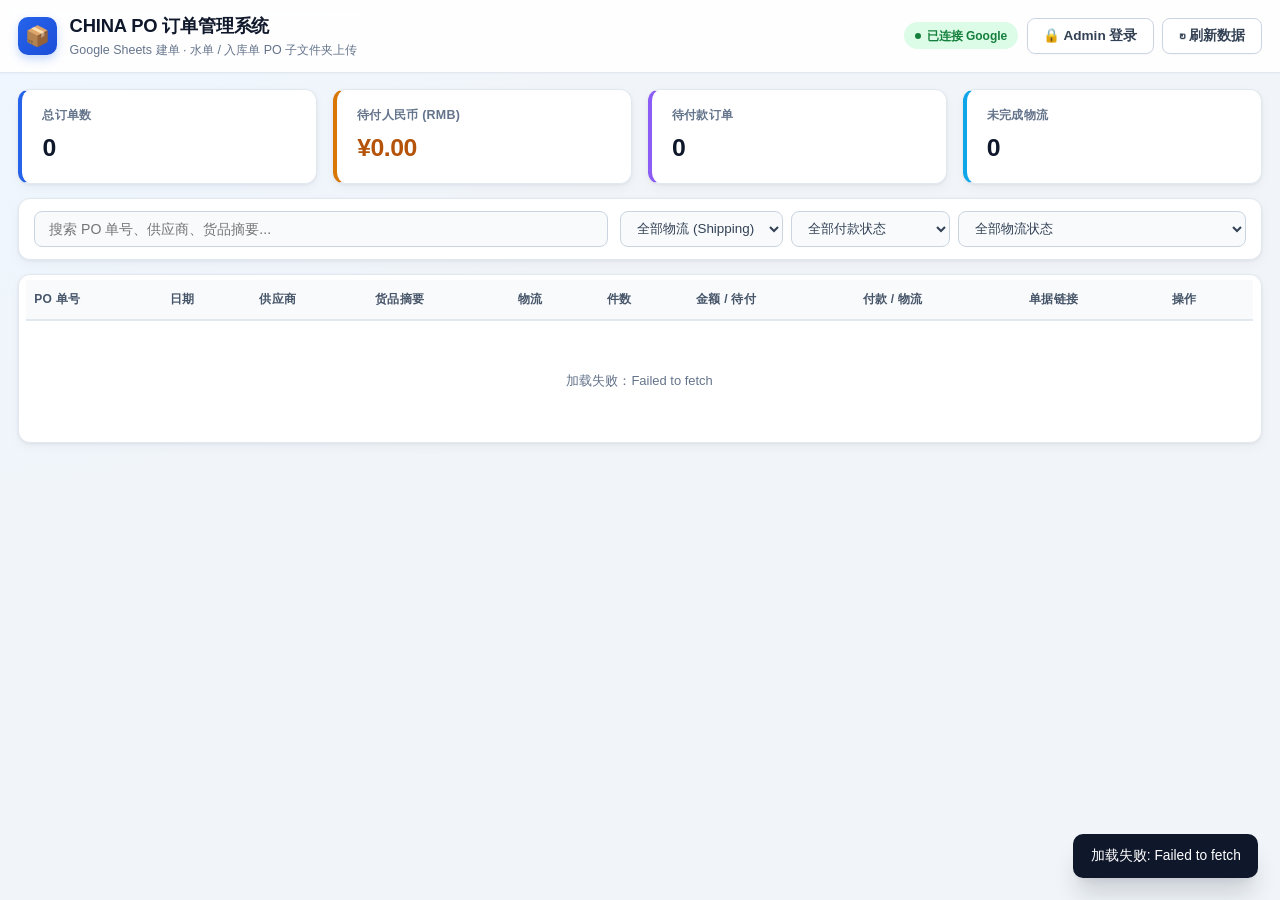
==== index.html @ f28328a0 "Add files via upload" ====
<!DOCTYPE html>
<html lang="zh-CN">
<head>
  <meta charset="UTF-8" />
  <meta name="viewport" content="width=device-width, initial-scale=1.0" />
  <title>CHINA PO 订单与单据管理系统</title>
  <link rel="stylesheet" href="style.css" />
</head>
<body>
  <header class="topbar">
    <div class="topbar-inner">
      <div class="brand">
        <span class="brand-icon" aria-hidden="true">📦</span>
        <div>
          <h1>CHINA PO 订单管理系统</h1>
          <p class="subtitle">Google Sheets 建单 · 水单 / 入库单 PO 子文件夹上传</p>
        </div>
      </div>
      <div class="topbar-actions">
        <span id="connection-badge" class="status-pill status-demo">演示模式</span>
        <button type="button" id="btn-admin-lock" class="btn btn-secondary">🔒 解锁 Admin</button>
        <button type="button" id="btn-refresh" class="btn btn-secondary">↻ 刷新数据</button>
        <button type="button" id="btn-settings" class="btn btn-secondary admin-only" hidden>⚙ 设置连接</button>
        <button type="button" id="btn-new-order" class="btn btn-primary admin-only" hidden>+ 新建订单</button>
      </div>
    </div>
  </header>

  <main class="container">
    <!-- 提示条：未配置 GAS 时显示 -->
    <section id="setup-banner" class="banner" hidden>
      <div>
        <strong>尚未连接 Google Apps Script 后端</strong>
        <span>当前显示为本地示例数据。点击右侧「设置连接」填入你的 GAS Web App URL 与密码即可实时读写 Google Sheets &amp; Drive。</span>
      </div>
      <button type="button" id="btn-banner-settings" class="btn btn-primary btn-sm">立即配置</button>
    </section>

    <!-- 统计概览 -->
    <section class="kpi-grid" aria-label="订单统计">
      <article class="kpi-card">
        <span class="kpi-label">总订单数</span>
        <strong id="kpi-total" class="kpi-value">0</strong>
      </article>
      <article class="kpi-card">
        <span class="kpi-label">待付人民币 (RMB)</span>
        <strong id="kpi-pending-rmb" class="kpi-value kpi-warn">¥0.00</strong>
      </article>
      <article class="kpi-card">
        <span class="kpi-label">待付款订单</span>
        <strong id="kpi-unpaid" class="kpi-value">0</strong>
      </article>
      <article class="kpi-card">
        <span class="kpi-label">未完成物流</span>
        <strong id="kpi-undelivered" class="kpi-value">0</strong>
      </article>
    </section>

    <!-- 筛选栏 -->
    <section class="toolbar" aria-label="筛选与搜索">
      <div class="search-box">
        <input type="search" id="search-input" placeholder="搜索 PO 单号、供应商、货品摘要..." aria-label="搜索订单" />
      </div>
      <div class="filter-group">
        <select id="filter-shipping" aria-label="按物流筛选">
          <option value="">全部物流 (Shipping)</option>
        </select>
        <select id="filter-payment" aria-label="按付款状态筛选">
          <option value="">全部付款状态</option>
          <option value="PENDING">PENDING (未付清)</option>
          <option value="DONE">DONE (已付清)</option>
        </select>
        <select id="filter-delivery" aria-label="按物流状态筛选">
          <option value="">全部物流状态</option>
          <option value="VENDOR BELUM HANTAR">VENDOR BELUM HANTAR</option>
          <option value="DI GUDANG TRANSPORT">DI GUDANG TRANSPORT</option>
          <option value="SAMPAI WAREHOUSE BELUM CHECK">SAMPAI WAREHOUSE BELUM CHECK</option>
          <option value="COMPLETE">COMPLETE</option>
        </select>
      </div>
    </section>

    <!-- 订单列表 -->
    <section class="card table-card">
      <div tabindex="0" role="region" aria-labelledby="orders-caption" class="table-wrapper">
        <table id="orders-table">
          <caption id="orders-caption" class="sr-only">中国采购订单总表</caption>
          <thead>
            <tr>
              <th>PO 单号</th>
              <th>日期</th>
              <th>供应商</th>
              <th>货品摘要</th>
              <th>物流</th>
              <th>件数</th>
              <th>金额 / 待付</th>
              <th>付款 / 物流</th>
              <th>单据链接</th>
              <th>操作</th>
            </tr>
          </thead>
          <tbody id="orders-tbody">
            <tr>
              <td colspan="10" class="empty-cell">正在加载订单...</td>
            </tr>
          </tbody>
        </table>
      </div>
    </section>
  </main>

  <!-- 1. 新建订单 Modal -->
  <dialog id="new-order-dialog" aria-labelledby="new-order-title" closedby="any">
    <div class="dialog-header">
      <h2 id="new-order-title">新建采购订单 (复制模板生成 Sheet 链接)</h2>
      <button type="button" class="icon-close" data-close-dialog="new-order-dialog" aria-label="关闭">✕</button>
    </div>

    <form id="new-order-form" class="dialog-body">
      <div class="form-grid">
        <div class="field">
          <label for="new-template">订单模板 <span class="req">*</span></label>
          <select id="new-template" required>
            <option value="TNL">TNL 模板</option>
            <option value="LBS">LBS 模板</option>
          </select>
        </div>

        <div class="field">
          <label for="new-region">仓库地区 <span class="req">*</span></label>
          <select id="new-region" required>
            <option value="义乌" selected>义乌 (默认)</option>
            <option value="广州">广州</option>
          </select>
        </div>

        <div class="field field-full">
          <label for="new-shipping">生成物流标记 (SHIPPING)</label>
          <input type="text" id="new-shipping" required />
          <small class="hint">系统根据模板与地区自动生成（如 TNLGHCMEN-义乌），你也可手动微调</small>
        </div>

        <div class="field">
          <label for="new-po-no">PO 单号 (手动输入) <span class="req">*</span></label>
          <input type="text" id="new-po-no" placeholder="例如：0008756 或 TNLDGG181126" required autofocus />
        </div>

        <div class="field">
          <label for="new-date">订单日期</label>
          <input type="date" id="new-date" />
        </div>

        <div class="field">
          <label for="new-vendor">供应商 (VENDOR)</label>
          <input type="text" id="new-vendor" list="vendor-datalist" placeholder="输入或选择供应商" />
          <datalist id="vendor-datalist"></datalist>
        </div>

        <div class="field">
          <label for="new-cartons">件数 (Cartons)</label>
          <input type="number" id="new-cartons" min="0" step="1" placeholder="选填" />
        </div>

        <div class="field field-full">
          <label for="new-item-summary">货品摘要 (ITEM SUMMERY)</label>
          <input type="text" id="new-item-summary" placeholder="例如：CORRECTION TAPE / 文具批" />
        </div>

        <div class="field">
          <label for="new-amount">订单金额 RMB (选填)</label>
          <input type="number" id="new-amount" min="0" step="0.01" placeholder="0.00" />
        </div>

        <div class="field">
          <label for="new-delivery-status">初始物流状态</label>
          <select id="new-delivery-status">
            <option value="VENDOR BELUM HANTAR" selected>VENDOR BELUM HANTAR</option>
            <option value="DI GUDANG TRANSPORT">DI GUDANG TRANSPORT</option>
            <option value="SAMPAI WAREHOUSE BELUM CHECK">SAMPAI WAREHOUSE BELUM CHECK</option>
            <option value="COMPLETE">COMPLETE</option>
          </select>
        </div>
      </div>

      <fieldset class="attach-box">
        <legend>同时上传单据 (可选，将自动存入各自对应的 Google Drive 文件夹)</legend>
        <div class="attach-row">
          <label>水单 (存入水单夹 → P列)<input type="file" id="new-file-payment" multiple accept="image/*,.pdf,.xlsx,.xls" /></label>
          <label>入库单 (存入入库单夹 → E列)<input type="file" id="new-file-warehouse" multiple accept="image/*,.pdf,.xlsx,.xls" /></label>
        </div>
      </fieldset>

      <div id="new-order-result" class="result-card" hidden>
        <p class="result-title">✅ 订单已创建！已建立 PO 子文件夹并复制模板（空白模板，等你自行填写）：</p>
        <p id="new-order-filename" class="result-filename"></p>
        <div class="result-actions" style="display:flex;flex-wrap:wrap;gap:0.5rem;">
          <a id="new-order-sheet-link" href="#" target="_blank" rel="noopener noreferrer" class="btn btn-primary">
            ↗ 直接打开 Google Sheet 填写
          </a>
          <a id="new-order-folder-link" href="#" target="_blank" rel="noopener noreferrer" class="btn btn-secondary">
            📁 打开 PO 子文件夹 (已写入总表)
          </a>
        </div>
      </div>

      <div class="dialog-footer">
        <button type="button" class="btn btn-secondary" data-close-dialog="new-order-dialog">关闭</button>
        <button type="submit" id="btn-create-submit" class="btn btn-primary">创建订单并生成链接</button>
      </div>
    </form>
  </dialog>

  <!-- 2. 上传文件 Modal (水单 / 入库单) -->
  <dialog id="upload-dialog" aria-labelledby="upload-title" closedby="any">
    <div class="dialog-header">
      <h2 id="upload-title">上传订单单据</h2>
      <button type="button" class="icon-close" data-close-dialog="upload-dialog" aria-label="关闭">✕</button>
    </div>

    <form id="upload-form" class="dialog-body">
      <input type="hidden" id="upload-row-index" />
      <p id="upload-order-info" class="order-badge-line"></p>

      <div class="field">
        <label for="upload-doc-type">选择单据类型（自动按 PO 单号建子文件夹存放）</label>
        <select id="upload-doc-type" required autofocus>
          <option value="payment_slip">水单 → 存入【水单/PO单号】子文件夹并写入 P 列</option>
          <option value="warehouse_receipt">入库单 → 存入【入库单/PO单号】子文件夹并写入 E 列</option>
        </select>
      </div>

      <!-- 水单专属：区分订金 / 货款并同步记账 -->
      <div id="upload-payment-fields" class="attach-box">
        <div class="form-grid">
          <div class="field field-full">
            <label for="upload-payment-kind">本次水单类型</label>
            <select id="upload-payment-kind">
              <option value="deposit">订金 (Deposit → 记入 J 列)</option>
              <option value="balance">货款 / 尾款 (Balance → 累加记入 K 列)</option>
              <option value="upload_only">仅上传水单文件（不自动改金额）</option>
            </select>
          </div>
          <div class="field">
            <label for="upload-pay-rmb">本次付款金额 (RMB)</label>
            <input type="number" id="upload-pay-rmb" min="0" step="0.01" placeholder="选填，自动累加" />
          </div>
          <div class="field">
            <label for="upload-pay-myr">本次马币 (MYR)</label>
            <input type="number" id="upload-pay-myr" min="0" step="0.01" placeholder="选填" />
          </div>
          <div class="field">
            <label for="upload-pay-date">付款日期</label>
            <input type="text" id="upload-pay-date" placeholder="例如：18/11/2026" />
          </div>
          <div class="field">
            <label for="upload-pay-voucher">Payment Voucher</label>
            <input type="text" id="upload-pay-voucher" placeholder="例如：PV2611-001" />
          </div>
          <div class="field field-full">
            <label class="checkbox-line">
              <input type="checkbox" id="upload-mark-done" />
              <span>本次已付清全部货款（自动将付款状态设为 DONE）</span>
            </label>
          </div>
        </div>
      </div>

      <!-- 入库单专属：批次备注 -->
      <div id="upload-stage-field" class="field" hidden>
        <label for="upload-stage-tag">批次 / 备注（选填，将写在文件名中方便区分）</label>
        <input type="text" id="upload-stage-tag" placeholder="例如：第1批、第2批、补发" />
      </div>

      <div class="field">
        <label for="upload-files-input">选择文件（支持多选图片、PDF、Excel）</label>
        <input type="file" id="upload-files-input" multiple required accept="image/*,.pdf,.xlsx,.xls,.doc,.docx" />
      </div>

      <div id="upload-existing-links" class="existing-links"></div>

      <div class="dialog-footer">
        <button type="button" class="btn btn-secondary" data-close-dialog="upload-dialog">取消</button>
        <button type="submit" id="btn-upload-submit" class="btn btn-primary">开始上传到 Google Drive</button>
      </div>
    </form>
  </dialog>

  <!-- 3. 更新付款与状态 Modal -->
  <dialog id="edit-dialog" aria-labelledby="edit-title" closedby="any">
    <div class="dialog-header">
      <h2 id="edit-title">更新付款与订单状态</h2>
      <button type="button" class="icon-close" data-close-dialog="edit-dialog" aria-label="关闭">✕</button>
    </div>

    <form id="edit-form" class="dialog-body">
      <input type="hidden" id="edit-row-index" />
      <p id="edit-order-info" class="order-badge-line"></p>

      <div class="form-grid">
        <div class="field">
          <label for="edit-po-amount">PO 金额 (RMB)</label>
          <input type="number" id="edit-po-amount" step="0.01" min="0" autofocus />
        </div>
        <div class="field">
          <label for="edit-deposit">订金 / 付款1 (RMB)</label>
          <input type="number" id="edit-deposit" step="0.01" min="0" />
        </div>
        <div class="field">
          <label for="edit-payment2">付款2 / 尾款 (RMB)</label>
          <input type="number" id="edit-payment2" step="0.01" min="0" />
        </div>
        <div class="field">
          <label for="edit-myr">马币总额 (MYR)</label>
          <input type="number" id="edit-myr" step="0.01" min="0" />
        </div>
        <div class="field">
          <label for="edit-payment-date">付款日期</label>
          <input type="text" id="edit-payment-date" placeholder="例如：18/11/2026" />
        </div>
        <div class="field">
          <label for="edit-voucher">Payment Voucher</label>
          <input type="text" id="edit-voucher" placeholder="例如：PV2611-001" />
        </div>
        <div class="field">
          <label for="edit-status-payment">付款状态 (STATUS PAYMENT)</label>
          <select id="edit-status-payment">
            <option value="PENDING">PENDING</option>
            <option value="DONE">DONE</option>
          </select>
        </div>
        <div class="field">
          <label for="edit-status-delivery">物流状态 (STATUS PENGHANTARAN)</label>
          <select id="edit-status-delivery">
            <option value="VENDOR BELUM HANTAR">VENDOR BELUM HANTAR</option>
            <option value="DI GUDANG TRANSPORT">DI GUDANG TRANSPORT</option>
            <option value="SAMPAI WAREHOUSE BELUM CHECK">SAMPAI WAREHOUSE BELUM CHECK</option>
            <option value="COMPLETE">COMPLETE</option>
          </select>
        </div>
        <div class="field field-full">
          <label for="edit-cartons">件数 (Cartons)</label>
          <input type="text" id="edit-cartons" />
        </div>
      </div>

      <div class="dialog-footer">
        <button type="button" class="btn btn-secondary" data-close-dialog="edit-dialog">取消</button>
        <button type="submit" id="btn-edit-submit" class="btn btn-primary">保存更新</button>
      </div>
    </form>
  </dialog>

  <!-- 4. 系统设置 Modal -->
  <dialog id="settings-dialog" aria-labelledby="settings-title" closedby="any">
    <div class="dialog-header">
      <h2 id="settings-title">连接 Google Apps Script 设置</h2>
      <button type="button" class="icon-close" data-close-dialog="settings-dialog" aria-label="关闭">✕</button>
    </div>

    <form id="settings-form" class="dialog-body">
      <div class="field">
        <label for="cfg-gas-url">Google Apps Script Web App URL <span class="req">*</span></label>
        <input type="url" id="cfg-gas-url" placeholder="https://script.google.com/macros/s/.../exec" required autofocus />
        <small class="hint">建议直接写进 app.js 的 DEFAULT_GAS_URL，这样所有访客都能看到数据；这里填的只对当前浏览器生效</small>
      </div>

      <div class="dialog-footer">
        <button type="button" id="btn-clear-cfg" class="btn btn-secondary">恢复演示模式</button>
        <button type="submit" class="btn btn-primary">保存并连接</button>
      </div>
    </form>
  </dialog>

  <!-- 5. Admin 解锁 Modal -->
  <dialog id="admin-dialog" aria-labelledby="admin-title" closedby="any">
    <div class="dialog-header">
      <h2 id="admin-title">Admin 管理解锁</h2>
      <button type="button" class="icon-close" data-close-dialog="admin-dialog" aria-label="关闭">✕</button>
    </div>

    <form id="admin-form" class="dialog-body">
      <div class="field">
        <label for="admin-password-input">请输入 Admin 密码以启用新建订单、上传单据及修改状态</label>
        <input type="password" id="admin-password-input" placeholder="输入密码" required autofocus />
        <small id="admin-error" class="error-text" hidden>密码错误，请重试</small>
      </div>

      <div class="dialog-footer">
        <button type="button" class="btn btn-secondary" data-close-dialog="admin-dialog">取消</button>
        <button type="submit" class="btn btn-primary">解锁</button>
      </div>
    </form>
  </dialog>

  <div id="toast" class="toast" role="status" aria-live="polite" hidden></div>

  <script src="app.js"></script>
</body>
</html>
---- style.css ----
:root {
  --bg: #f1f5f9;
  --surface: #ffffff;
  --surface-alt: #f8fafc;
  --border: #e2e8f0;
  --border-strong: #cbd5e1;
  --text: #0f172a;
  --text-secondary: #334155;
  --text-muted: #64748b;
  --primary: #2563eb;
  --primary-hover: #1d4ed8;
  --primary-soft: #eff6ff;
  --success: #16a34a;
  --success-bg: #dcfce7;
  --warn: #d97706;
  --warn-bg: #fef3c7;
  --danger: #dc2626;
  --danger-bg: #fee2e2;
  --radius: 12px;
  --shadow: 0 1px 3px rgba(15, 23, 42, 0.06), 0 4px 12px rgba(15, 23, 42, 0.04);
  --shadow-lg: 0 20px 25px -5px rgba(15, 23, 42, 0.16), 0 8px 10px -6px rgba(15, 23, 42, 0.08);
}

*,
*::before,
*::after {
  box-sizing: border-box;
}

/* 保证 hidden 属性永远生效 */
[hidden] {
  display: none !important;
}

body {
  margin: 0;
  font-family: "Inter", -apple-system, BlinkMacSystemFont, "Segoe UI", Roboto, "PingFang SC", "Microsoft YaHei", sans-serif;
  background: radial-gradient(circle at top left, #eff6ff 0%, var(--bg) 42%);
  color: var(--text);
  line-height: 1.5;
  min-height: 100vh;
}

.sr-only {
  position: absolute;
  width: 1px;
  height: 1px;
  padding: 0;
  margin: -1px;
  overflow: hidden;
  clip: rect(0, 0, 0, 0);
  white-space: nowrap;
  border: 0;
}

/* Topbar */
.topbar {
  background: rgba(255, 255, 255, 0.9);
  backdrop-filter: blur(10px);
  border-bottom: 1px solid var(--border);
  position: sticky;
  top: 0;
  z-index: 20;
  box-shadow: 0 1px 2px rgba(15, 23, 42, 0.03);
}

.topbar-inner {
  max-width: 100%;
  margin: 0 auto;
  padding: 0.75rem 1.15rem;
  display: flex;
  flex-wrap: wrap;
  align-items: center;
  justify-content: space-between;
  gap: 0.75rem;
}

.brand {
  display: flex;
  align-items: center;
  gap: 0.8rem;
}

.brand-icon {
  display: inline-flex;
  align-items: center;
  justify-content: center;
  width: 2.4rem;
  height: 2.4rem;
  border-radius: 10px;
  background: linear-gradient(135deg, #2563eb, #1d4ed8);
  color: #fff;
  font-size: 1.25rem;
  box-shadow: 0 4px 10px rgba(37, 99, 235, 0.25);
}

.brand h1 {
  margin: 0;
  font-size: 1.15rem;
  font-weight: 700;
  letter-spacing: -0.01em;
}

.subtitle {
  margin: 0.1rem 0 0;
  font-size: 0.78rem;
  color: var(--text-muted);
}

.topbar-actions {
  display: flex;
  flex-wrap: wrap;
  align-items: center;
  gap: 0.55rem;
}

/* Container */
.container {
  max-width: 100%;
  margin: 0 auto;
  padding: 1rem 1.15rem 2rem;
  display: flex;
  flex-direction: column;
  gap: 0.9rem;
}

/* Banner */
.banner {
  background: var(--primary-soft);
  border: 1px solid #bfdbfe;
  color: #1e3a8a;
  border-radius: var(--radius);
  padding: 0.8rem 1.1rem;
  display: flex;
  flex-wrap: wrap;
  align-items: center;
  justify-content: space-between;
  gap: 0.75rem;
  font-size: 0.88rem;
}

.banner strong {
  margin-right: 0.5rem;
}

/* Buttons */
.btn {
  display: inline-flex;
  align-items: center;
  justify-content: center;
  gap: 0.35rem;
  padding: 0.52rem 0.95rem;
  font-size: 0.85rem;
  font-weight: 600;
  border-radius: 8px;
  border: 1px solid transparent;
  cursor: pointer;
  text-decoration: none;
  white-space: nowrap;
  transition: all 0.15s ease;
}

.btn:disabled {
  opacity: 0.6;
  cursor: not-allowed;
}

.btn-sm {
  padding: 0.32rem 0.65rem;
  font-size: 0.78rem;
  border-radius: 7px;
}

.btn-primary {
  background: linear-gradient(180deg, #3b82f6 0%, #2563eb 100%);
  color: #fff;
  box-shadow: 0 1px 2px rgba(37, 99, 235, 0.25);
}

.btn-primary:hover:not(:disabled) {
  background: var(--primary-hover);
  transform: translateY(-1px);
}

.btn-secondary {
  background: var(--surface);
  color: var(--text-secondary);
  border-color: var(--border-strong);
  box-shadow: 0 1px 2px rgba(15, 23, 42, 0.03);
}

.btn-secondary:hover:not(:disabled) {
  background: var(--surface-alt);
  border-color: #94a3b8;
  color: var(--text);
}

/* Status Pill */
.status-pill {
  font-size: 0.75rem;
  font-weight: 600;
  padding: 0.28rem 0.68rem;
  border-radius: 999px;
  display: inline-flex;
  align-items: center;
  gap: 0.35rem;
}

.status-pill::before {
  content: "";
  width: 6px;
  height: 6px;
  border-radius: 50%;
  background: currentColor;
}

.status-demo {
  background: var(--warn-bg);
  color: #92400e;
}

.status-live {
  background: var(--success-bg);
  color: #15803d;
}

/* KPI Grid */
.kpi-grid {
  display: grid;
  grid-template-columns: repeat(auto-fit, minmax(210px, 1fr));
  gap: 1rem;
}

.kpi-card {
  background: var(--surface);
  border: 1px solid var(--border);
  border-left: 4px solid var(--primary);
  border-radius: var(--radius);
  padding: 1rem 1.25rem;
  box-shadow: var(--shadow);
  display: flex;
  flex-direction: column;
  gap: 0.3rem;
}

.kpi-card:nth-child(2) {
  border-left-color: var(--warn);
}

.kpi-card:nth-child(3) {
  border-left-color: #8b5cf6;
}

.kpi-card:nth-child(4) {
  border-left-color: #0ea5e9;
}

.kpi-label {
  font-size: 0.78rem;
  font-weight: 600;
  color: var(--text-muted);
  letter-spacing: 0.02em;
}

.kpi-value {
  font-size: 1.55rem;
  font-weight: 800;
  font-variant-numeric: tabular-nums;
  letter-spacing: -0.02em;
}

.kpi-warn {
  color: #b45309;
}

/* Toolbar */
.toolbar {
  background: var(--surface);
  border: 1px solid var(--border);
  border-radius: var(--radius);
  padding: 0.75rem 0.9rem;
  box-shadow: var(--shadow);
  display: flex;
  flex-wrap: wrap;
  gap: 0.75rem;
  align-items: center;
  justify-content: space-between;
}

.search-box {
  flex: 1 1 280px;
}

.search-box input {
  width: 100%;
  padding: 0.55rem 0.9rem;
  border: 1px solid var(--border-strong);
  border-radius: 8px;
  font-size: 0.88rem;
  background: var(--surface-alt);
  transition: border-color 0.15s, background-color 0.15s;
}

.search-box input:focus {
  outline: none;
  border-color: var(--primary);
  background: var(--surface);
  box-shadow: 0 0 0 3px rgba(37, 99, 235, 0.12);
}

.filter-group {
  display: flex;
  flex-wrap: wrap;
  gap: 0.5rem;
}

.filter-group select {
  padding: 0.52rem 0.75rem;
  border: 1px solid var(--border-strong);
  border-radius: 8px;
  font-size: 0.84rem;
  font-weight: 500;
  color: var(--text-secondary);
  background: var(--surface-alt);
  cursor: pointer;
}

.filter-group select:focus {
  outline: none;
  border-color: var(--primary);
}

/* Responsive Table */
.table-card {
  background: var(--surface);
  border: 1px solid var(--border);
  border-radius: var(--radius);
  box-shadow: var(--shadow);
  overflow: hidden;
}

.table-wrapper {
  overflow-x: hidden;
  overflow-y: auto;
  max-inline-size: 100%;
  max-block-size: min(740px, 76vh);
  container-type: inline-size;
}

table {
  width: 100%;
  table-layout: auto;
  border-collapse: separate;
  border-spacing: 0 5px;
  padding: 0 0.45rem 0.45rem;
  font-size: 0.81rem;
}

thead {
  position: sticky;
  inset-block-start: 0;
  z-index: 3;
}

thead th {
  background: #f8fafc;
  color: #475569;
  font-size: 0.75rem;
  font-weight: 700;
  letter-spacing: 0.02em;
  text-align: left;
  padding: 0.65rem 0.5rem;
  border-bottom: 2px solid var(--border);
  white-space: nowrap;
}

tbody td,
tbody th {
  padding: 0.55rem 0.5rem;
  vertical-align: middle;
}

tbody th {
  font-weight: 700;
  color: #1e293b;
  text-align: left;
}

/* 完整 Complete 行：淡绿色框 */
tbody tr.row-complete th,
tbody tr.row-complete td {
  background: #f0fdf4;
  border-top: 1px solid #86efac;
  border-bottom: 1px solid #86efac;
}

tbody tr.row-complete th {
  border-left: 4px solid #22c55e;
  border-top-left-radius: 8px;
  border-bottom-left-radius: 8px;
}

tbody tr.row-complete td:last-child {
  border-right: 1px solid #86efac;
  border-top-right-radius: 8px;
  border-bottom-right-radius: 8px;
}

tbody tr.row-complete:hover th,
tbody tr.row-complete:hover td {
  background: #dcfce7;
}

/* 未完成 Pending 行：粉红色框 */
tbody tr.row-pending th,
tbody tr.row-pending td {
  background: #fff1f2;
  border-top: 1px solid #fda4af;
  border-bottom: 1px solid #fda4af;
}

tbody tr.row-pending th {
  border-left: 4px solid #f43f5e;
  border-top-left-radius: 8px;
  border-bottom-left-radius: 8px;
}

tbody tr.row-pending td:last-child {
  border-right: 1px solid #fda4af;
  border-top-right-radius: 8px;
  border-bottom-right-radius: 8px;
}

tbody tr.row-pending:hover th,
tbody tr.row-pending:hover td {
  background: #ffe4e6;
}

/* 列宽自适应优化（无需左右滚动条） */
.col-po {
  font-family: ui-monospace, SFMono-Regular, Menlo, Consolas, monospace;
  font-size: 0.8rem;
  word-break: break-all;
  max-width: 135px;
}

.col-date {
  white-space: nowrap;
  font-variant-numeric: tabular-nums;
  color: var(--text-secondary);
  font-weight: 500;
}

.col-vendor {
  font-weight: 600;
  color: var(--text);
  word-break: break-word;
  max-width: 120px;
}

.col-summary {
  color: var(--text-secondary);
  line-height: 1.35;
  word-break: break-word;
}

.col-shipping {
  white-space: nowrap;
}

.ship-tag {
  display: inline-block;
  padding: 0.16rem 0.45rem;
  border-radius: 6px;
  font-size: 0.72rem;
  font-weight: 700;
}

.ship-tnl {
  background: #e0f2fe;
  color: #0369a1;
  border: 1px solid #bae6fd;
}

.ship-lbs {
  background: #f3e8ff;
  color: #6d28d9;
  border: 1px solid #ddd6fe;
}

.col-cartons {
  white-space: nowrap;
  text-align: center;
  font-variant-numeric: tabular-nums;
  font-weight: 600;
}

.col-amount {
  white-space: nowrap;
  font-variant-numeric: tabular-nums;
}

.amount-total {
  font-weight: 700;
  color: var(--text);
}

.amount-pending {
  font-size: 0.75rem;
  font-weight: 700;
  color: #be123c;
  margin-top: 2px;
}

.amount-cleared {
  font-size: 0.75rem;
  color: #15803d;
  margin-top: 2px;
}

.col-status {
  white-space: nowrap;
}

.col-links {
  max-width: 165px;
}

.col-actions {
  white-space: nowrap;
}

.empty-cell {
  text-align: center;
  padding: 2.5rem !important;
  color: var(--text-muted);
}

.badge {
  display: inline-flex;
  align-items: center;
  gap: 0.25rem;
  padding: 0.16rem 0.48rem;
  border-radius: 6px;
  font-size: 0.7rem;
  font-weight: 700;
  white-space: nowrap;
}

.badge::before {
  content: "";
  width: 5px;
  height: 5px;
  border-radius: 50%;
  background: currentColor;
}

.badge-done {
  background: #dcfce7;
  color: #166534;
  border: 1px solid #86efac;
}

.badge-pending {
  background: #ffe4e6;
  color: #be123c;
  border: 1px solid #fda4af;
}

.badge-danger {
  background: var(--danger-bg);
  color: #991b1b;
}

.badge-neutral {
  background: #f1f5f9;
  color: #475569;
}

.links-stack {
  display: flex;
  flex-wrap: wrap;
  gap: 0.35rem;
}

.doc-chip {
  display: inline-flex;
  align-items: center;
  gap: 0.22rem;
  padding: 0.22rem 0.55rem;
  border-radius: 6px;
  font-size: 0.75rem;
  font-weight: 600;
  text-decoration: none;
  border: 1px solid #cbd5e1;
  background: var(--surface-alt);
  color: var(--primary);
  white-space: nowrap;
  transition: all 0.12s;
}

.doc-chip:hover {
  background: #eff6ff;
  border-color: #93c5fd;
  transform: translateY(-1px);
}

.doc-chip.po {
  background: #ecfdf5;
  color: #047857;
  border-color: #a7f3d0;
}

.doc-chip.po:hover {
  background: #d1fae5;
}

.row-actions {
  display: flex;
  flex-direction: column;
  gap: 0.35rem;
}

/* Container query for narrow screens */
@container (width < 760px) {
  table,
  thead,
  tbody,
  tr,
  th,
  td {
    display: block;
  }

  thead {
    display: none;
  }

  tbody tr {
    margin: 0.75rem;
    border: 1px solid var(--border);
    border-radius: 10px;
    background: var(--surface);
    overflow: hidden;
    box-shadow: var(--shadow);
  }

  tbody th {
    position: sticky;
    inset-block-start: 0;
    z-index: 2;
    background: var(--surface-alt);
    border-bottom: 1px solid var(--border);
  }

  tbody td {
    display: flex;
    justify-content: space-between;
    align-items: center;
    gap: 0.75rem;
    padding: 0.55rem 0.85rem;
    text-align: right;
  }

  .col-summary {
    max-width: none;
  }

  tbody td::before {
    content: attr(data-label);
    font-weight: 600;
    color: var(--text-muted);
    flex-shrink: 0;
    text-align: left;
  }

  .links-stack,
  .row-actions {
    justify-content: flex-end;
    flex-direction: row;
    max-width: none;
  }
}

/* Native Modal Dialogs */
dialog {
  border: 1px solid var(--border);
  border-radius: 14px;
  padding: 0;
  width: min(640px, 94vw);
  max-height: 90vh;
  box-shadow: var(--shadow-lg);
  background: var(--surface);
  color: var(--text);
}

dialog[open] {
  display: flex;
  flex-direction: column;
}

dialog:modal {
  overscroll-behavior: contain;
}

dialog::backdrop {
  background: rgba(15, 23, 42, 0.45);
  backdrop-filter: blur(2px);
  overflow: hidden;
  overscroll-behavior: contain;
}

.dialog-header {
  padding: 1rem 1.35rem;
  border-bottom: 1px solid var(--border);
  display: flex;
  align-items: center;
  justify-content: space-between;
  background: var(--surface-alt);
}

.dialog-header h2 {
  margin: 0;
  font-size: 1.02rem;
  font-weight: 700;
}

.icon-close {
  background: transparent;
  border: none;
  font-size: 1.1rem;
  cursor: pointer;
  color: var(--text-muted);
  padding: 0.25rem 0.45rem;
  border-radius: 6px;
}

.icon-close:hover {
  background: #e2e8f0;
  color: var(--text);
}

.dialog-body {
  padding: 1.25rem 1.35rem;
  overflow-y: auto;
  display: flex;
  flex-direction: column;
  gap: 1rem;
}

.form-grid {
  display: grid;
  grid-template-columns: repeat(2, minmax(0, 1fr));
  gap: 0.9rem;
}

@media (max-width: 560px) {
  .form-grid {
    grid-template-columns: 1fr;
  }
}

.field {
  display: flex;
  flex-direction: column;
  gap: 0.32rem;
}

.field-full {
  grid-column: 1 / -1;
}

.field label {
  font-size: 0.82rem;
  font-weight: 600;
  color: var(--text-secondary);
}

.req {
  color: var(--danger);
}

.field input,
.field select {
  padding: 0.52rem 0.75rem;
  border: 1px solid var(--border-strong);
  border-radius: 8px;
  font-size: 0.88rem;
  font-family: inherit;
  transition: border-color 0.15s;
}

.field input:focus,
.field select:focus {
  outline: none;
  border-color: var(--primary);
  box-shadow: 0 0 0 3px rgba(37, 99, 235, 0.12);
}

.hint {
  font-size: 0.75rem;
  color: var(--text-muted);
}

.error-text {
  font-size: 0.8rem;
  color: var(--danger);
  font-weight: 600;
}

.btn-unlocked {
  background: var(--success-bg);
  color: #166534;
  border-color: #86efac;
}

.checkbox-line {
  display: flex !important;
  flex-direction: row !important;
  align-items: center;
  gap: 0.45rem;
  font-weight: 500 !important;
  cursor: pointer;
}

.attach-box {
  border: 1px dashed var(--border-strong);
  border-radius: 10px;
  padding: 0.85rem 1rem;
  background: var(--surface-alt);
}

.attach-box legend {
  font-size: 0.8rem;
  font-weight: 600;
  padding: 0 0.35rem;
  color: var(--text-muted);
}

.attach-row {
  display: grid;
  gap: 0.65rem;
}

.attach-row label {
  display: flex;
  flex-direction: column;
  gap: 0.25rem;
  font-size: 0.8rem;
  font-weight: 600;
}

.result-card {
  background: #ecfdf5;
  border: 1px solid #6ee7b7;
  border-radius: 10px;
  padding: 0.95rem 1.05rem;
}

.result-title {
  margin: 0 0 0.35rem;
  font-weight: 600;
  color: #065f46;
}

.result-filename {
  margin: 0 0 0.65rem;
  font-size: 0.85rem;
  color: #047857;
}

.order-badge-line {
  margin: 0;
  padding: 0.6rem 0.85rem;
  background: var(--surface-alt);
  border: 1px solid var(--border);
  border-radius: 8px;
  font-size: 0.86rem;
  font-weight: 600;
}

.existing-links {
  font-size: 0.82rem;
  color: var(--text-muted);
  display: flex;
  flex-direction: column;
  gap: 0.35rem;
}

.dialog-footer {
  display: flex;
  justify-content: flex-end;
  gap: 0.6rem;
  padding-top: 0.75rem;
  border-top: 1px solid var(--border);
}

/* Toast */
.toast {
  position: fixed;
  bottom: 1.35rem;
  right: 1.35rem;
  background: #0f172a;
  color: #fff;
  padding: 0.75rem 1.1rem;
  border-radius: 10px;
  font-size: 0.86rem;
  font-weight: 500;
  box-shadow: var(--shadow-lg);
  z-index: 100;
}
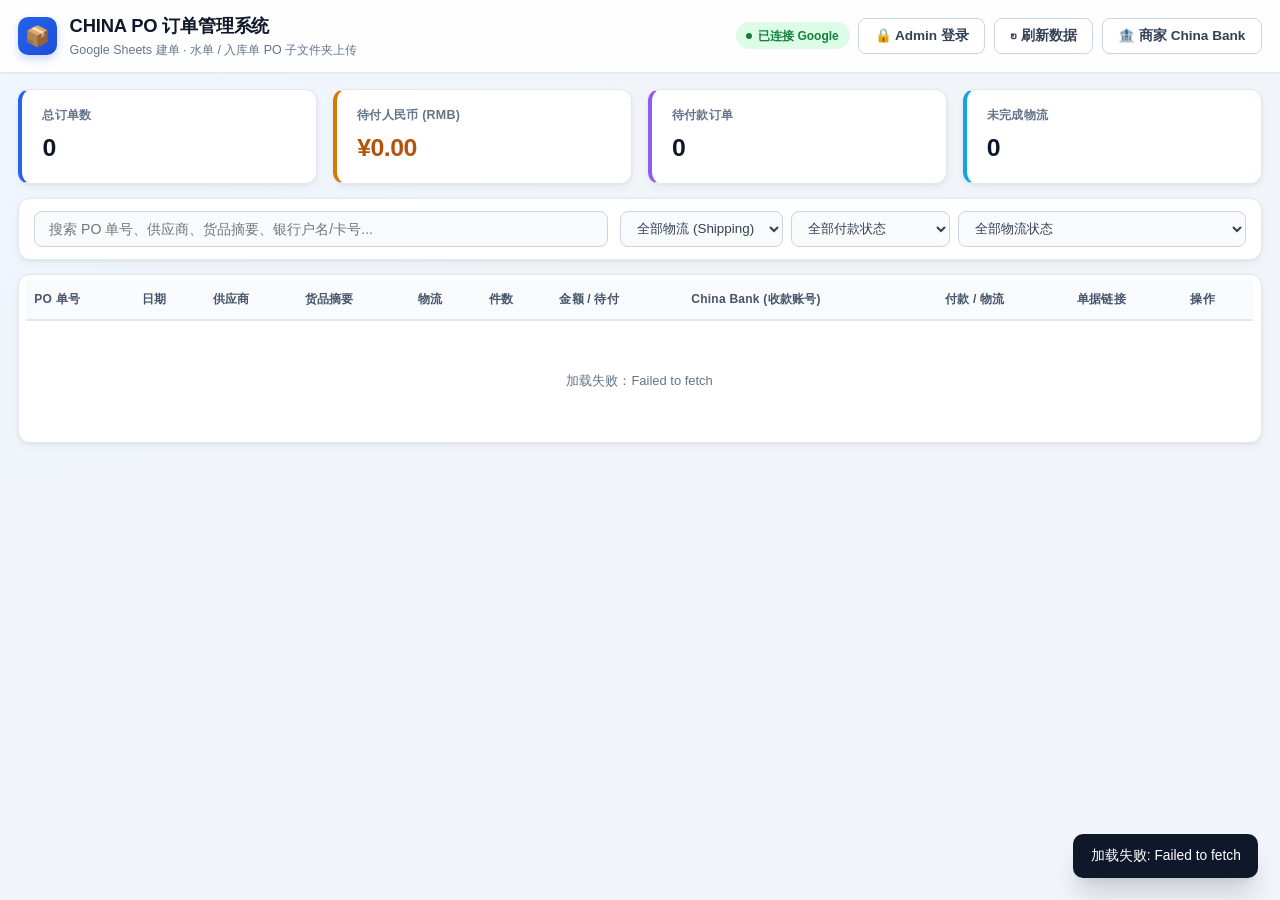
==== commit e0f9fd4c: "Add files via upload" ====
--- a/index.html
+++ b/index.html
@@ -20,6 +20,7 @@
         <span id="connection-badge" class="status-pill status-demo">演示模式</span>
         <button type="button" id="btn-admin-lock" class="btn btn-secondary">🔒 解锁 Admin</button>
         <button type="button" id="btn-refresh" class="btn btn-secondary">↻ 刷新数据</button>
+        <button type="button" id="btn-open-bank-modal" class="btn btn-secondary">🏦 商家 China Bank</button>
         <button type="button" id="btn-settings" class="btn btn-secondary admin-only" hidden>⚙ 设置连接</button>
         <button type="button" id="btn-new-order" class="btn btn-primary admin-only" hidden>+ 新建订单</button>
       </div>
@@ -59,7 +60,7 @@
     <!-- 筛选栏 -->
     <section class="toolbar" aria-label="筛选与搜索">
       <div class="search-box">
-        <input type="search" id="search-input" placeholder="搜索 PO 单号、供应商、货品摘要..." aria-label="搜索订单" />
+        <input type="search" id="search-input" placeholder="搜索 PO 单号、供应商、货品摘要、银行户名/卡号..." aria-label="搜索订单" />
       </div>
       <div class="filter-group">
         <select id="filter-shipping" aria-label="按物流筛选">
@@ -94,6 +95,7 @@
               <th>物流</th>
               <th>件数</th>
               <th>金额 / 待付</th>
+              <th>China Bank (收款账号)</th>
               <th>付款 / 物流</th>
               <th>单据链接</th>
               <th>操作</th>
@@ -101,7 +103,7 @@
           </thead>
           <tbody id="orders-tbody">
             <tr>
-              <td colspan="10" class="empty-cell">正在加载订单...</td>
+              <td colspan="11" class="empty-cell">正在加载订单...</td>
             </tr>
           </tbody>
         </table>
@@ -285,7 +287,7 @@
     </form>
   </dialog>
 
-  <!-- 3. 更新付款与状态 Modal -->
+  <!-- 3. 更新付款与订单状态 Modal (保持纯粹，不混入 China Bank) -->
   <dialog id="edit-dialog" aria-labelledby="edit-title" closedby="any">
     <div class="dialog-header">
       <h2 id="edit-title">更新付款与订单状态</h2>
@@ -350,6 +352,45 @@
     </form>
   </dialog>
 
+  <!-- 3B. 独立专属：商家 China Bank 弹窗 (配对商家最后一条 → Load → 修改 → 保存) -->
+  <dialog id="bank-dialog" aria-labelledby="bank-dialog-title" closedby="any">
+    <div class="dialog-header">
+      <h2 id="bank-dialog-title">🏦 商家 China Bank 管理 (配对最新 · Load → 修改 → 保存)</h2>
+      <button type="button" class="icon-close" data-close-dialog="bank-dialog" aria-label="关闭">✕</button>
+    </div>
+
+    <form id="bank-form" class="dialog-body">
+      <input type="hidden" id="bank-row-index" />
+
+      <div class="field">
+        <label for="bank-vendor-input">1. 选择或输入供应商 (VENDOR) <span class="req">*</span></label>
+        <div style="display:flex;gap:0.5rem;">
+          <input type="text" id="bank-vendor-input" list="vendor-datalist" placeholder="输入或选择供应商名称 (例如 DGG、YOUQI)" required style="flex:1;" />
+          <button type="button" id="btn-bank-load" class="btn btn-secondary">🔄 Load 最新 Bank</button>
+        </div>
+      </div>
+
+      <p id="bank-match-info" class="order-badge-line">请选择供应商以自动配对该商家最后一条最新 China Bank</p>
+
+      <div class="field">
+        <div class="field-label-row">
+          <label for="bank-account-input">2. China Bank 账号资料 (可直接 Copy 或修改)</label>
+          <span class="copy">
+            <button type="button" class="copy-button" command="--copy" commandfor="bank-account-input">📋 一键复制账号</button>
+            <span class="tip" role="status"></span>
+          </span>
+        </div>
+        <textarea id="bank-account-input" rows="4" placeholder="开户行、支行、银行卡号、户名..." autofocus></textarea>
+        <small class="hint">修改后点击下方「保存为最新 Bank」，系统会自动写回该商家最后一条最新记录（S列），确保下次配对永远是最新账号。</small>
+      </div>
+
+      <div class="dialog-footer">
+        <button type="button" class="btn btn-secondary" data-close-dialog="bank-dialog">关闭</button>
+        <button type="submit" id="btn-bank-save" class="btn btn-primary admin-only">💾 保存为最新 Bank</button>
+      </div>
+    </form>
+  </dialog>
+
   <!-- 4. 系统设置 Modal -->
   <dialog id="settings-dialog" aria-labelledby="settings-title" closedby="any">
     <div class="dialog-header">
--- a/style.css
+++ b/style.css
@@ -522,6 +522,108 @@
   white-space: nowrap;
 }
 
+.col-bank {
+  min-width: 155px;
+  max-width: 225px;
+}
+
+.bank-cell-wrap {
+  display: flex;
+  flex-direction: column;
+  gap: 0.3rem;
+}
+
+.bank-text {
+  font-size: 0.76rem;
+  line-height: 1.35;
+  color: var(--text-secondary);
+  word-break: break-all;
+  white-space: pre-wrap;
+  background: rgba(255, 255, 255, 0.72);
+  border: 1px solid var(--border);
+  border-radius: 6px;
+  padding: 0.28rem 0.45rem;
+}
+
+.bank-actions {
+  display: flex;
+  flex-wrap: wrap;
+  align-items: center;
+  gap: 0.35rem;
+}
+
+.copy {
+  position: relative;
+  display: inline-flex;
+  align-items: center;
+}
+
+.copy-button,
+.btn-bank-edit {
+  min-inline-size: 24px;
+  min-block-size: 24px;
+  padding: 0.16rem 0.48rem;
+  font-size: 0.72rem;
+  font-weight: 600;
+  border-radius: 6px;
+  border: 1px solid #cbd5e1;
+  background: var(--surface);
+  color: var(--primary);
+  cursor: pointer;
+  display: inline-flex;
+  align-items: center;
+  gap: 0.2rem;
+  transition: background-color 0.15s, border-color 0.15s, color 0.15s;
+}
+
+.copy-button:hover,
+.btn-bank-edit:hover {
+  background: #eff6ff;
+  border-color: #93c5fd;
+}
+
+.copy-button[data-copied] {
+  background: #dcfce7;
+  color: #166534;
+  border-color: #86efac;
+}
+
+.copy-button[data-failed] {
+  background: #fee2e2;
+  color: #991b1b;
+  border-color: #fca5a5;
+}
+
+.copy .tip {
+  position: absolute;
+  inset-block-end: calc(100% + 4px);
+  inset-inline-start: 50%;
+  transform: translateX(-50%);
+  background: #0f172a;
+  color: #ffffff;
+  font-size: 0.7rem;
+  font-weight: 600;
+  padding: 0.18rem 0.45rem;
+  border-radius: 5px;
+  white-space: nowrap;
+  pointer-events: none;
+  opacity: 0;
+  transition: opacity 0.15s ease;
+  z-index: 15;
+}
+
+.copy-button[data-copied] + .tip,
+.copy-button[data-failed] + .tip {
+  opacity: 1;
+}
+
+.field-label-row {
+  display: flex;
+  align-items: center;
+  justify-content: space-between;
+  gap: 0.5rem;
+}
+
 .col-links {
   max-width: 165px;
 }
@@ -781,7 +883,8 @@
 }
 
 .field input,
-.field select {
+.field select,
+.field textarea {
   padding: 0.52rem 0.75rem;
   border: 1px solid var(--border-strong);
   border-radius: 8px;
@@ -790,8 +893,14 @@
   transition: border-color 0.15s;
 }
 
+.field textarea {
+  resize: vertical;
+  line-height: 1.45;
+}
+
 .field input:focus,
-.field select:focus {
+.field select:focus,
+.field textarea:focus {
   outline: none;
   border-color: var(--primary);
   box-shadow: 0 0 0 3px rgba(37, 99, 235, 0.12);
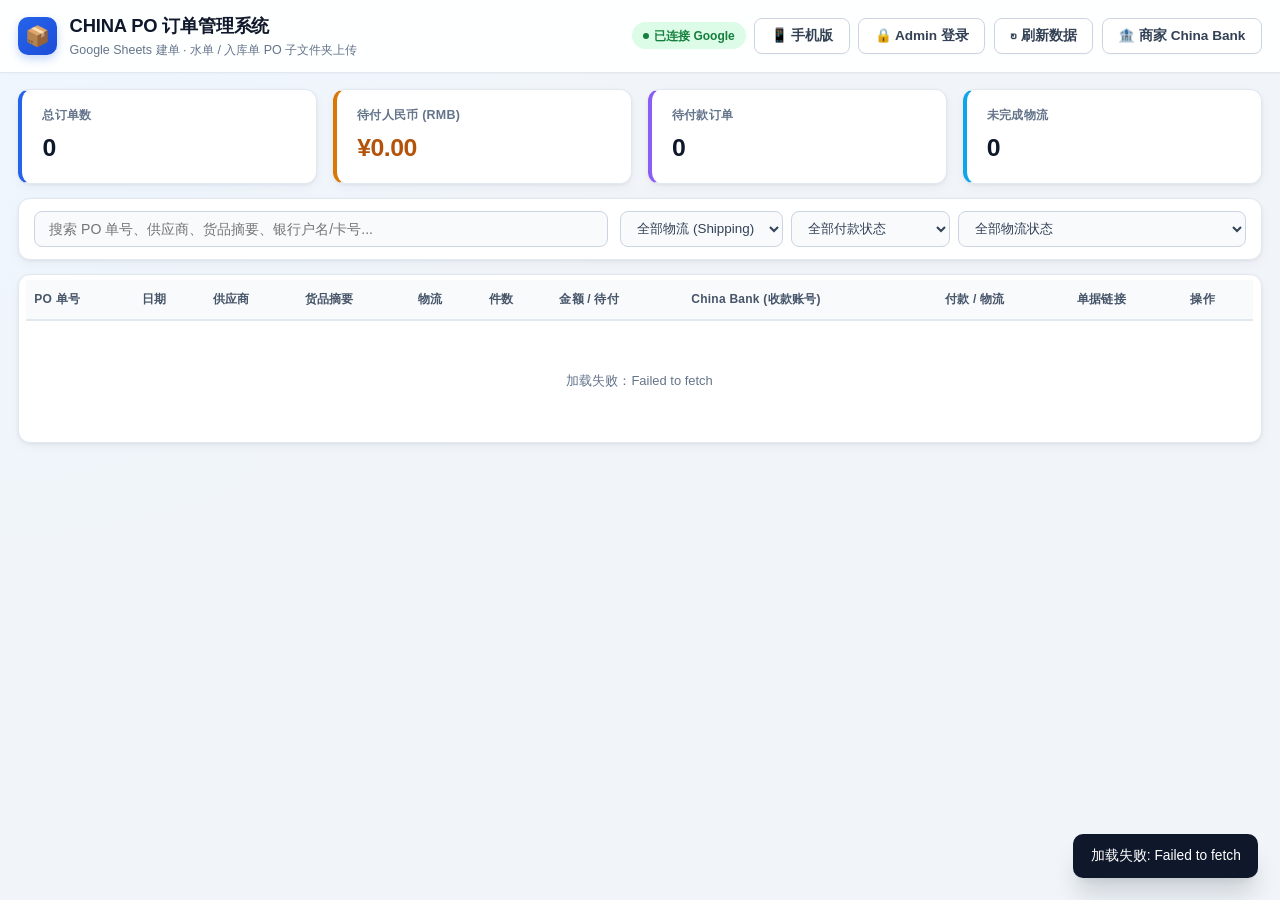
==== commit d01c2660: "Add files via upload" ====
--- a/index.html
+++ b/index.html
@@ -2,7 +2,7 @@
 <html lang="zh-CN">
 <head>
   <meta charset="UTF-8" />
-  <meta name="viewport" content="width=device-width, initial-scale=1.0" />
+  <meta name="viewport" content="width=device-width, initial-scale=1.0, viewport-fit=cover" />
   <title>CHINA PO 订单与单据管理系统</title>
   <link rel="stylesheet" href="style.css" />
 </head>
@@ -18,6 +18,9 @@
       </div>
       <div class="topbar-actions">
         <span id="connection-badge" class="status-pill status-demo">演示模式</span>
+        <button type="button" id="btn-view-mode" class="btn btn-secondary" aria-label="切换手机或电脑视图">📱 手机版</button>
+        <a href="tnl.html" target="_blank" rel="noopener noreferrer" class="btn btn-secondary admin-only" hidden>🚢 TNL只读页</a>
+        <a href="lbs.html" target="_blank" rel="noopener noreferrer" class="btn btn-secondary admin-only" hidden>🚚 LBS只读页</a>
         <button type="button" id="btn-admin-lock" class="btn btn-secondary">🔒 解锁 Admin</button>
         <button type="button" id="btn-refresh" class="btn btn-secondary">↻ 刷新数据</button>
         <button type="button" id="btn-open-bank-modal" class="btn btn-secondary">🏦 商家 China Bank</button>
--- a/style.css
+++ b/style.css
@@ -19,6 +19,17 @@
   --radius: 12px;
   --shadow: 0 1px 3px rgba(15, 23, 42, 0.06), 0 4px 12px rgba(15, 23, 42, 0.04);
   --shadow-lg: 0 20px 25px -5px rgba(15, 23, 42, 0.16), 0 8px 10px -6px rgba(15, 23, 42, 0.08);
+  --target-size: 24px;
+}
+
+@media (pointer: coarse) {
+  :root {
+    --target-size: 44px;
+  }
+}
+
+html {
+  scroll-padding-top: calc(4.25rem + env(safe-area-inset-top, 0px));
 }
 
 *,
@@ -39,6 +50,31 @@
   color: var(--text);
   line-height: 1.5;
   min-height: 100vh;
+  overflow-wrap: break-word;
+}
+
+h1,
+h2,
+h3 {
+  text-wrap: balance;
+}
+
+p,
+li {
+  text-wrap: pretty;
+}
+
+:where(a, code) {
+  overflow-wrap: anywhere;
+}
+
+:where(button, select, textarea, input:not([type="checkbox"], [type="radio"]), [role="button"], nav a, label:has(input[type="checkbox"], input[type="radio"])) {
+  min-block-size: var(--target-size);
+  min-inline-size: var(--target-size);
+}
+
+:where(.toolbar > :not(button, input, select, textarea, a, [role="button"], label)) {
+  min-inline-size: 0;
 }
 
 .sr-only {
@@ -55,12 +91,15 @@
 
 /* Topbar */
 .topbar {
-  background: rgba(255, 255, 255, 0.9);
+  background: rgba(255, 255, 255, 0.92);
   backdrop-filter: blur(10px);
   border-bottom: 1px solid var(--border);
   position: sticky;
   top: 0;
   z-index: 20;
+  padding-top: env(safe-area-inset-top, 0px);
+  padding-left: env(safe-area-inset-left, 0px);
+  padding-right: env(safe-area-inset-right, 0px);
   box-shadow: 0 1px 2px rgba(15, 23, 42, 0.03);
 }
 
@@ -523,26 +562,35 @@
 }
 
 .col-bank {
-  min-width: 155px;
-  max-width: 225px;
+  width: 165px;
+  max-width: 175px;
 }
 
 .bank-cell-wrap {
   display: flex;
   flex-direction: column;
-  gap: 0.3rem;
+  gap: 0.25rem;
 }
 
 .bank-text {
-  font-size: 0.76rem;
+  font-size: 0.74rem;
   line-height: 1.35;
   color: var(--text-secondary);
-  word-break: break-all;
-  white-space: pre-wrap;
-  background: rgba(255, 255, 255, 0.72);
+  white-space: nowrap;
+  overflow: hidden;
+  text-overflow: ellipsis;
+  max-width: 165px;
+  background: rgba(255, 255, 255, 0.75);
   border: 1px solid var(--border);
   border-radius: 6px;
-  padding: 0.28rem 0.45rem;
+  padding: 0.2rem 0.42rem;
+  cursor: pointer;
+}
+
+.bank-text.is-expanded {
+  white-space: pre-wrap;
+  word-break: break-all;
+  max-width: 240px;
 }
 
 .bank-actions {
@@ -723,15 +771,56 @@
   gap: 0.35rem;
 }
 
-/* Container query for narrow screens */
-@container (width < 760px) {
+/* ==================== 手机屏幕版 (Container Query < 820px & 手动切换 force-mobile) ==================== */
+body.force-mobile {
+  background: #e2e8f0;
+}
+
+body.force-mobile .topbar-inner,
+body.force-mobile .container {
+  max-width: 460px;
+  background: var(--bg);
+}
+
+body.force-mobile .container {
+  min-height: calc(100vh - 60px);
+  padding: 0.75rem 0.65rem 2rem;
+  box-shadow: 0 0 25px rgba(15, 23, 42, 0.12);
+}
+
+body.force-mobile .kpi-grid {
+  grid-template-columns: repeat(2, minmax(0, 1fr));
+  gap: 0.55rem;
+}
+
+body.force-mobile .kpi-card {
+  padding: 0.7rem 0.85rem;
+}
+
+body.force-mobile .kpi-value {
+  font-size: 1.2rem;
+}
+
+body.force-mobile .filter-group {
+  width: 100%;
+}
+
+body.force-mobile .filter-group select {
+  flex: 1 1 calc(50% - 0.25rem);
+  min-width: 0;
+}
+
+body.force-mobile .table-wrapper {
+  max-block-size: none;
+  overflow: visible;
+}
+
+@container (width < 820px) {
   table,
   thead,
-  tbody,
-  tr,
-  th,
-  td {
+  tbody {
     display: block;
+    padding: 0;
   }
 
   thead {
@@ -739,20 +828,74 @@
   }
 
   tbody tr {
-    margin: 0.75rem;
-    border: 1px solid var(--border);
-    border-radius: 10px;
-    background: var(--surface);
+    display: flex;
+    flex-direction: column;
+    margin: 0.65rem 0.5rem;
+    border-radius: 12px;
     overflow: hidden;
     box-shadow: var(--shadow);
   }
 
+  /* 手机卡片：完整 Complete 淡绿色框 */
+  tbody tr.row-complete {
+    background: #f0fdf4;
+    border: 1.5px solid #86efac;
+    border-left: 5px solid #22c55e;
+  }
+
+  /* 手机卡片：未完成 Pending 粉红色框 */
+  tbody tr.row-pending {
+    background: #fff1f2;
+    border: 1.5px solid #fda4af;
+    border-left: 5px solid #f43f5e;
+  }
+
+  /* 覆盖桌面端的单元格边框，卡片内部改为清爽虚线分隔 */
+  tbody tr.row-complete th,
+  tbody tr.row-complete td,
+  tbody tr.row-pending th,
+  tbody tr.row-pending td,
+  tbody tr.row-complete td:last-child,
+  tbody tr.row-pending td:last-child {
+    background: transparent;
+    border: none;
+    border-radius: 0;
+  }
+
+  tbody tr.row-complete td {
+    border-top: 1px dashed rgba(34, 197, 94, 0.26);
+  }
+
+  tbody tr.row-pending td {
+    border-top: 1px dashed rgba(244, 63, 94, 0.24);
+  }
+
+  /* PO 单号始终置顶作为卡片标题栏（兼容 index.html / tnl.html / lbs.html） */
   tbody th {
-    position: sticky;
-    inset-block-start: 0;
-    z-index: 2;
-    background: var(--surface-alt);
-    border-bottom: 1px solid var(--border);
+    order: -1;
+    position: static;
+    display: flex;
+    justify-content: space-between;
+    align-items: center;
+    gap: 0.5rem;
+    padding: 0.65rem 0.85rem;
+    font-size: 0.88rem;
+  }
+
+  tbody tr.row-complete th {
+    background: rgba(220, 252, 231, 0.75);
+  }
+
+  tbody tr.row-pending th {
+    background: rgba(255, 228, 230, 0.75);
+  }
+
+  tbody th::before {
+    content: attr(data-label);
+    font-family: -apple-system, BlinkMacSystemFont, "Segoe UI", Roboto, sans-serif;
+    font-size: 0.75rem;
+    font-weight: 700;
+    color: var(--text-muted);
   }
 
   tbody td {
@@ -760,17 +903,36 @@
     justify-content: space-between;
     align-items: center;
     gap: 0.75rem;
-    padding: 0.55rem 0.85rem;
+    padding: 0.52rem 0.85rem;
     text-align: right;
   }
 
-  .col-summary {
+  /* 手机版解除桌面端的列窄宽限制 */
+  .col-po,
+  .col-vendor,
+  .col-summary,
+  .col-bank,
+  .col-links,
+  .bank-text {
     max-width: none;
+    width: auto;
+  }
+
+  .bank-cell-wrap {
+    align-items: flex-end;
+    max-width: 72%;
+  }
+
+  .bank-text {
+    white-space: normal;
+    word-break: break-all;
+    text-align: left;
   }
 
   tbody td::before {
     content: attr(data-label);
     font-weight: 600;
+    font-size: 0.76rem;
     color: var(--text-muted);
     flex-shrink: 0;
     text-align: left;
@@ -780,7 +942,115 @@
   .row-actions {
     justify-content: flex-end;
     flex-direction: row;
+    flex-wrap: wrap;
     max-width: none;
+  }
+}
+
+/* 手机真机视口响应式适配 (所有 HTML 页面通用) */
+@media (max-width: 760px) {
+  .topbar-inner {
+    padding: 0.6rem 0.75rem;
+    gap: 0.55rem;
+  }
+
+  .brand-icon {
+    width: 2rem;
+    height: 2rem;
+    font-size: 1.05rem;
+  }
+
+  .brand h1 {
+    font-size: 1rem;
+  }
+
+  .subtitle {
+    font-size: 0.72rem;
+  }
+
+  .topbar-actions {
+    width: 100%;
+    gap: 0.4rem;
+  }
+
+  .topbar-actions .btn {
+    flex: 1 1 auto;
+    padding: 0.42rem 0.6rem;
+    font-size: 0.78rem;
+  }
+
+  .container {
+    padding: 0.7rem 0.6rem calc(1.75rem + env(safe-area-inset-bottom, 0px));
+    gap: 0.7rem;
+  }
+
+  .kpi-grid {
+    grid-template-columns: repeat(2, minmax(0, 1fr));
+    gap: 0.55rem;
+  }
+
+  .kpi-card {
+    padding: 0.7rem 0.85rem;
+  }
+
+  .kpi-value {
+    font-size: 1.2rem;
+  }
+
+  .toolbar {
+    padding: 0.65rem;
+    gap: 0.55rem;
+  }
+
+  .search-box {
+    flex: 1 1 100%;
+  }
+
+  .filter-group {
+    width: 100%;
+  }
+
+  .filter-group select {
+    flex: 1 1 calc(50% - 0.25rem);
+    min-width: 0;
+    font-size: 0.8rem;
+  }
+
+  .table-wrapper {
+    max-block-size: none;
+    overflow: visible;
+  }
+
+  /* 手机端弹窗自动变为底部抽屉 (Bottom Sheet)，输入字号 16px 防止 iOS 自动放大 */
+  dialog {
+    width: 100vw;
+    max-width: 100vw;
+    max-height: 92dvh;
+    margin: auto 0 0 0;
+    border-radius: 16px 16px 0 0;
+    border-bottom: none;
+  }
+
+  .dialog-header {
+    padding: 0.85rem 1rem;
+  }
+
+  .dialog-body {
+    padding: 1rem 1rem calc(1rem + env(safe-area-inset-bottom, 0px));
+  }
+
+  .field input,
+  .field select,
+  .field textarea,
+  .search-box input {
+    font-size: 16px;
+  }
+
+  .dialog-footer {
+    position: sticky;
+    bottom: 0;
+    background: var(--surface);
+    padding-bottom: max(0.25rem, env(safe-area-inset-bottom, 0px));
   }
 }
 
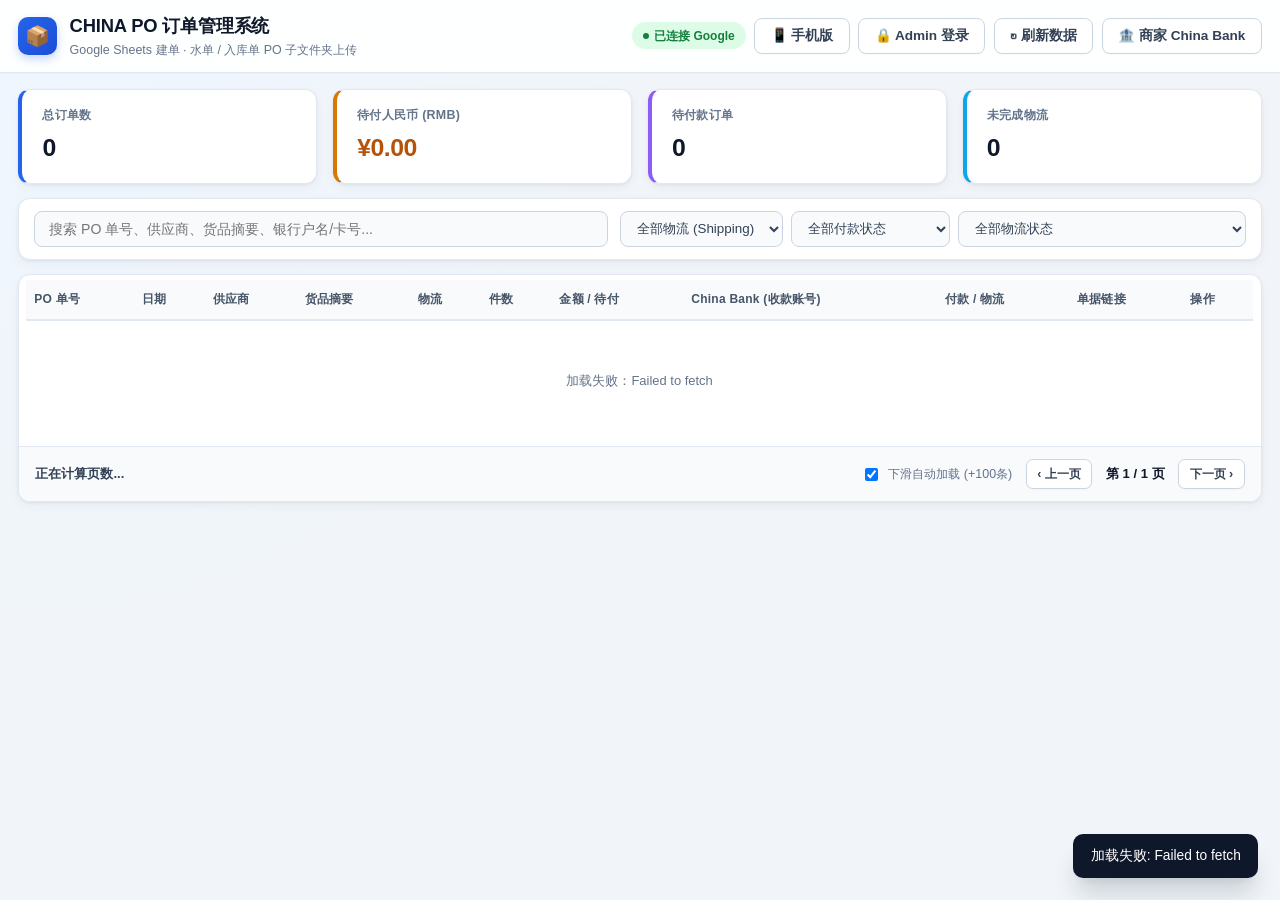
==== commit 3cb411bb: "Add files via upload" ====
--- a/index.html
+++ b/index.html
@@ -110,6 +110,20 @@
             </tr>
           </tbody>
         </table>
+        <div id="lazyload-sentinel" class="lazyload-sentinel" aria-hidden="true"></div>
+      </div>
+      <div id="pagination-bar" class="pagination-bar">
+        <span id="page-summary" class="page-summary">正在计算页数...</span>
+        <div class="page-controls">
+          <label class="checkbox-line page-auto-label">
+            <input type="checkbox" id="chk-auto-lazyload" checked />
+            <span>下滑自动加载 (+100条)</span>
+          </label>
+          <button type="button" id="btn-page-prev" class="btn btn-secondary btn-sm">‹ 上一页</button>
+          <span id="page-indicator" class="page-indicator">第 1 / 1 页</span>
+          <button type="button" id="btn-page-next" class="btn btn-secondary btn-sm">下一页 ›</button>
+          <button type="button" id="btn-load-more" class="btn btn-primary btn-sm" hidden>⬇ 加载更多 (+100条)</button>
+        </div>
       </div>
     </section>
   </main>
--- a/style.css
+++ b/style.css
@@ -771,6 +771,55 @@
   gap: 0.35rem;
 }
 
+/* 屏幕外长列表行延迟渲染 (content-visibility + contain-intrinsic-size) */
+.heavy-row-deferred {
+  content-visibility: auto;
+  contain-intrinsic-size: auto none auto 62px;
+}
+
+.lazyload-sentinel {
+  width: 100%;
+  height: 4px;
+}
+
+.pagination-bar {
+  display: flex;
+  flex-wrap: wrap;
+  align-items: center;
+  justify-content: space-between;
+  gap: 0.75rem;
+  padding: 0.75rem 1rem;
+  background: var(--surface-alt);
+  border-top: 1px solid var(--border);
+  font-size: 0.82rem;
+}
+
+.page-summary {
+  color: var(--text-secondary);
+  font-weight: 600;
+  font-variant-numeric: tabular-nums;
+}
+
+.page-controls {
+  display: flex;
+  flex-wrap: wrap;
+  align-items: center;
+  gap: 0.5rem;
+}
+
+.page-indicator {
+  font-weight: 700;
+  color: var(--text);
+  padding: 0 0.35rem;
+  font-variant-numeric: tabular-nums;
+}
+
+.page-auto-label {
+  font-size: 0.78rem;
+  color: var(--text-muted);
+  margin-right: 0.35rem;
+}
+
 /* ==================== 手机屏幕版 (Container Query < 820px & 手动切换 force-mobile) ==================== */
 body.force-mobile {
   background: #e2e8f0;
